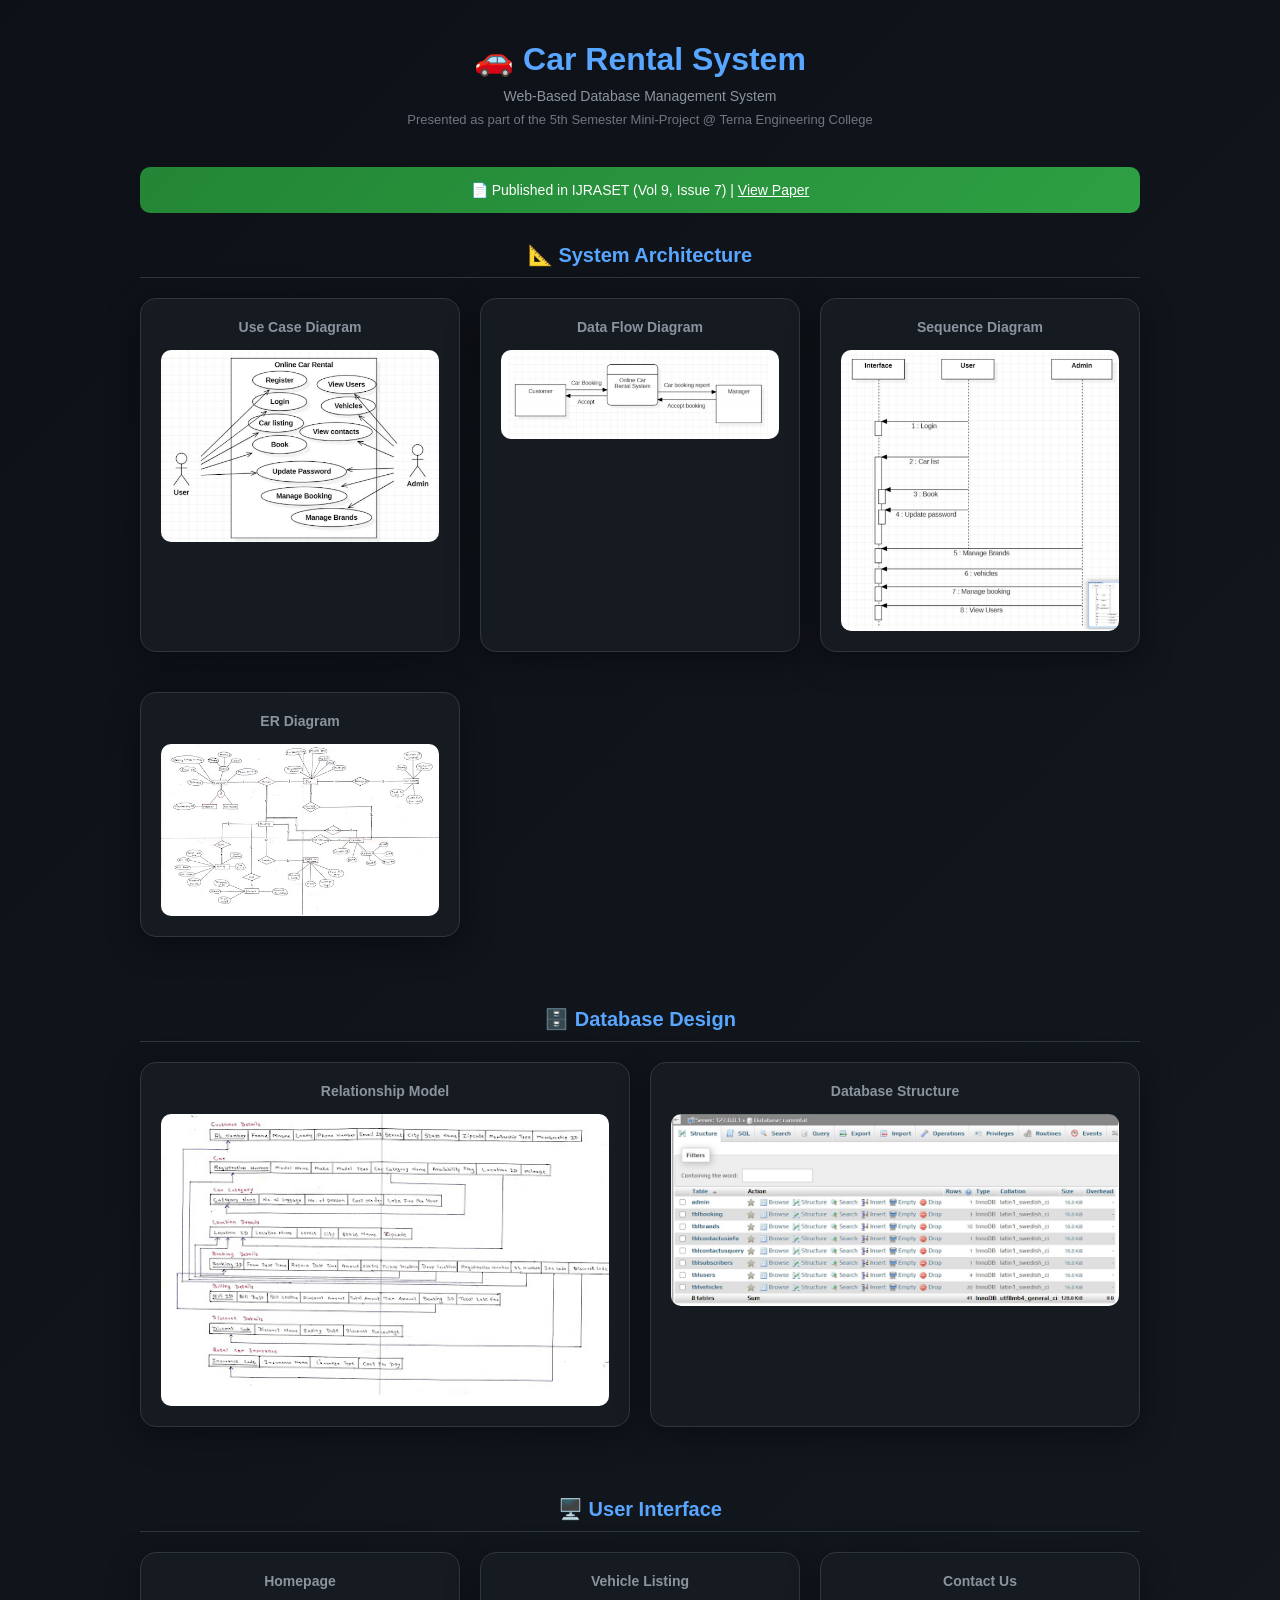
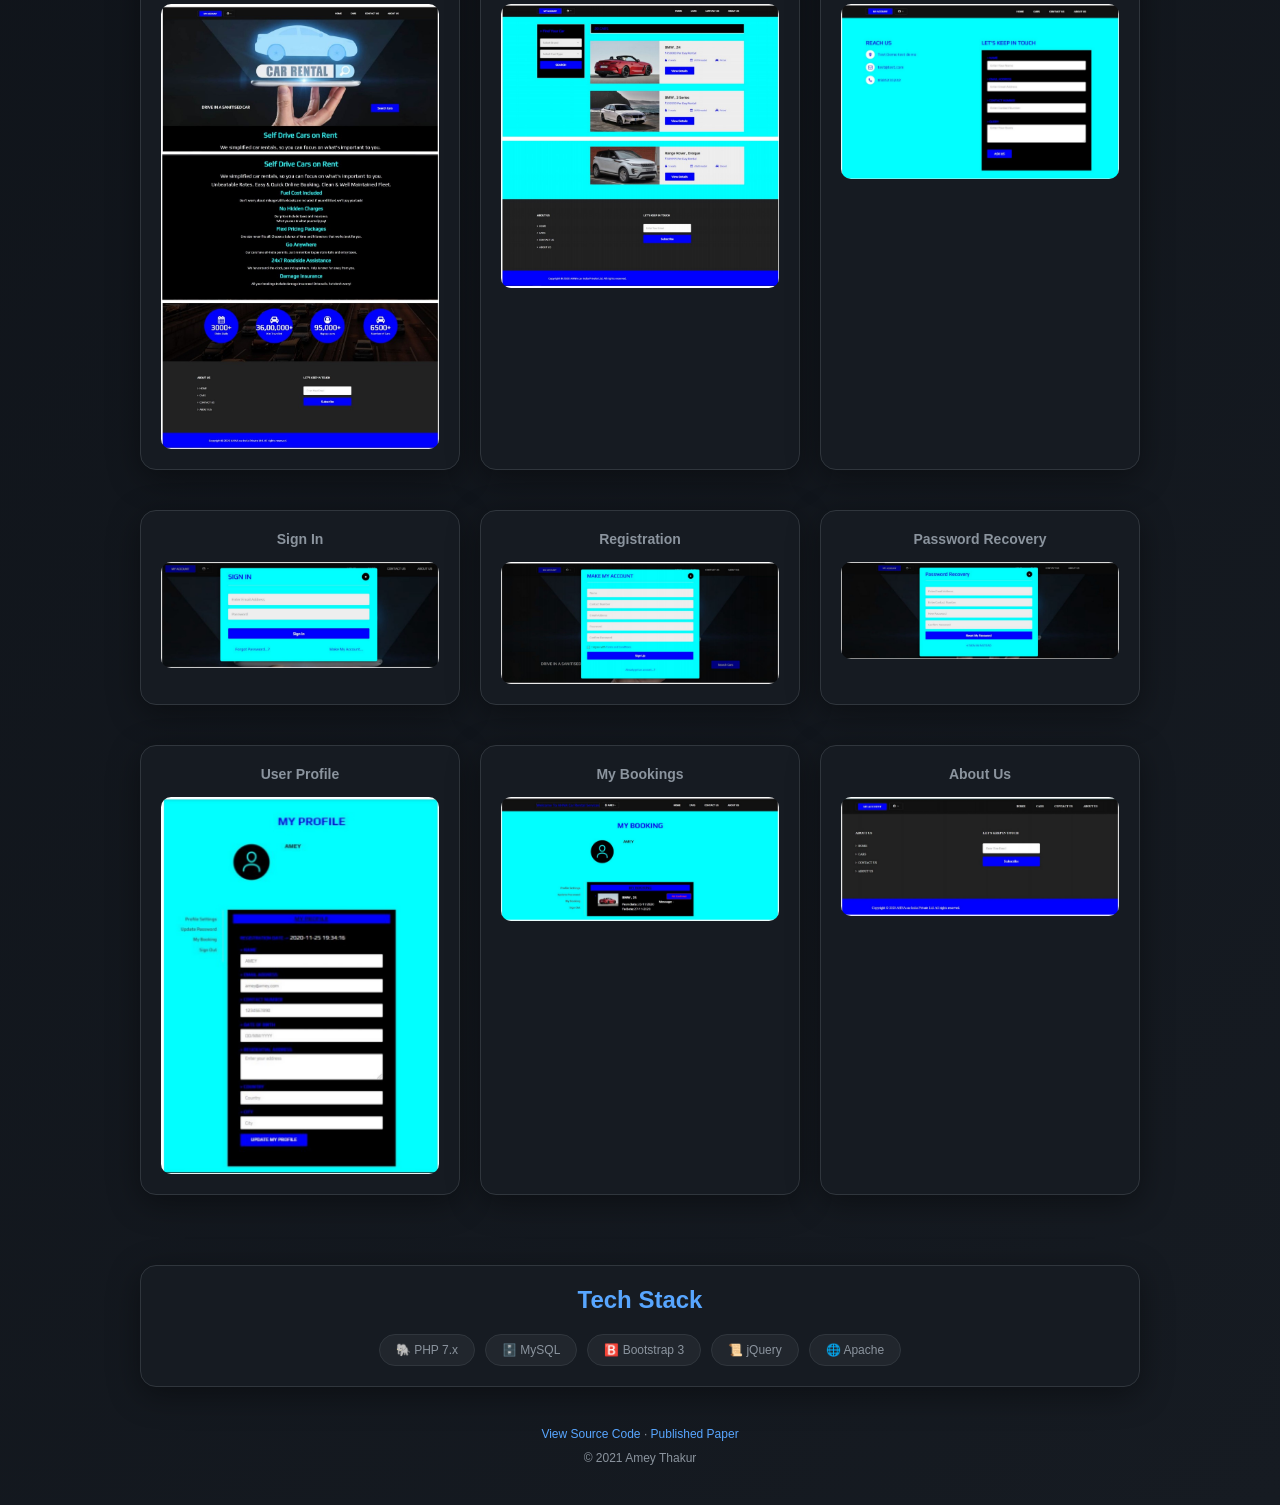
==== index.html @ f4a5d9f6 "Car Rental Database Management System" ====
<!DOCTYPE html>
<html lang="en">

<head>
    <meta charset="UTF-8">
    <meta name="viewport" content="width=device-width, initial-scale=1.0">
    <title>Car Rental System | Amey Thakur</title>
    <style>
        * {
            margin: 0;
            padding: 0;
            box-sizing: border-box;
        }

        body {
            background: linear-gradient(135deg, #0d1117 0%, #161b22 100%);
            color: #c9d1d9;
            font-family: -apple-system, BlinkMacSystemFont, "Segoe UI", Helvetica, Arial, sans-serif;
            min-height: 100vh;
            padding: 40px 20px;
        }

        .container {
            max-width: 1000px;
            margin: 0 auto;
        }

        .header {
            text-align: center;
            margin-bottom: 40px;
        }

        .header h1 {
            font-size: 32px;
            color: #58a6ff;
            margin-bottom: 10px;
        }

        .header p {
            font-size: 14px;
            color: #8b949e;
        }

        .header .subtitle {
            margin-top: 8px;
            font-size: 13px;
            color: #6e7681;
        }

        .section {
            margin-bottom: 50px;
        }

        .section h2 {
            font-size: 20px;
            color: #58a6ff;
            margin-bottom: 20px;
            text-align: center;
            border-bottom: 1px solid #30363d;
            padding-bottom: 10px;
        }

        .card {
            background: #161b22;
            border-radius: 16px;
            border: 1px solid #30363d;
            box-shadow: 0 8px 32px rgba(0, 0, 0, 0.4);
            padding: 20px;
            margin-bottom: 20px;
        }

        .card h3 {
            font-size: 14px;
            color: #8b949e;
            margin-bottom: 15px;
            text-align: center;
        }

        .card img {
            width: 100%;
            border-radius: 10px;
            display: block;
        }

        .grid {
            display: grid;
            grid-template-columns: repeat(auto-fit, minmax(300px, 1fr));
            gap: 20px;
        }

        .info-banner {
            background: linear-gradient(135deg, #238636 0%, #2ea043 100%);
            border-radius: 10px;
            padding: 15px 20px;
            margin-bottom: 30px;
            text-align: center;
        }

        .info-banner p {
            font-size: 14px;
            color: #fff;
        }

        .tech-stack {
            display: flex;
            flex-wrap: wrap;
            gap: 10px;
            justify-content: center;
            margin-top: 20px;
        }

        .tech-badge {
            background: #21262d;
            border: 1px solid #30363d;
            border-radius: 20px;
            padding: 8px 16px;
            font-size: 12px;
            color: #8b949e;
        }

        .footer {
            text-align: center;
            margin-top: 40px;
            font-size: 12px;
            color: #8b949e;
        }

        .footer a {
            color: #58a6ff;
            text-decoration: none;
        }
    </style>
</head>

<body>
    <div class="container">
        <div class="header">
            <h1>🚗 Car Rental System</h1>
            <p>Web-Based Database Management System</p>
            <p class="subtitle">Presented as part of the 5th Semester Mini-Project @ Terna Engineering College</p>
        </div>

        <div class="info-banner">
            <p>📄 Published in IJRASET (Vol 9, Issue 7) | <a href="https://doi.org/10.22214/ijraset.2021.36339"
                    style="color:#fff;text-decoration:underline;">View Paper</a></p>
        </div>

        <!-- System Architecture -->
        <div class="section">
            <h2>📐 System Architecture</h2>
            <div class="grid">
                <div class="card">
                    <h3>Use Case Diagram</h3>
                    <img src="Mini-Project/Figures/Fig.%20(1)%20Use%20Case%20Diagram.png" alt="Use Case Diagram">
                </div>
                <div class="card">
                    <h3>Data Flow Diagram</h3>
                    <img src="Mini-Project/Figures/Fig.%20(2)%20Data%20Flow%20Diagram.png" alt="Data Flow Diagram">
                </div>
                <div class="card">
                    <h3>Sequence Diagram</h3>
                    <img src="Mini-Project/Figures/Fig.%20(3)%20Sequence%20Diagram.png" alt="Sequence Diagram">
                </div>
                <div class="card">
                    <h3>ER Diagram</h3>
                    <img src="Mini-Project/Figures/Fig.%20(4)%20ER%20Diagram.jpg" alt="ER Diagram">
                </div>
            </div>
        </div>

        <!-- Database Design -->
        <div class="section">
            <h2>🗄️ Database Design</h2>
            <div class="grid">
                <div class="card">
                    <h3>Relationship Model</h3>
                    <img src="Mini-Project/Figures/Fig.%20(5)%20Relationship%20Model.jpg" alt="Relationship Model">
                </div>
                <div class="card">
                    <h3>Database Structure</h3>
                    <img src="Mini-Project/Figures/Fig.%20(7)%20Database%20Structure.png" alt="Database Structure">
                </div>
            </div>
        </div>

        <!-- User Interface -->
        <div class="section">
            <h2>🖥️ User Interface</h2>
            <div class="grid">
                <div class="card">
                    <h3>Homepage</h3>
                    <img src="Mini-Project/Figures/Fig.%20(6)%20Home.jpg" alt="Homepage">
                </div>
                <div class="card">
                    <h3>Vehicle Listing</h3>
                    <img src="Mini-Project/Figures/Fig.%20(7)%20Cars.jpg" alt="Cars">
                </div>
                <div class="card">
                    <h3>Contact Us</h3>
                    <img src="Mini-Project/Figures/Fig.%20(8)%20Contact%20Us.jpg" alt="Contact Us">
                </div>
                <div class="card">
                    <h3>Sign In</h3>
                    <img src="Mini-Project/Figures/Fig.%20(9)%20Sign%20In.jpg" alt="Sign In">
                </div>
                <div class="card">
                    <h3>Registration</h3>
                    <img src="Mini-Project/Figures/Fig.%20(10)%20Make%20My%20Account.jpg" alt="Registration">
                </div>
                <div class="card">
                    <h3>Password Recovery</h3>
                    <img src="Mini-Project/Figures/Fig.%20(11)%20Password%20Recovery.jpg" alt="Password Recovery">
                </div>
                <div class="card">
                    <h3>User Profile</h3>
                    <img src="Mini-Project/Figures/Fig.%20(12)%20My%20Profile.jpg" alt="User Profile">
                </div>
                <div class="card">
                    <h3>My Bookings</h3>
                    <img src="Mini-Project/Figures/Fig.%20(13)%20My%20Booking.jpg" alt="My Bookings">
                </div>
                <div class="card">
                    <h3>About Us</h3>
                    <img src="Mini-Project/Figures/Fig.%20(14)%20About%20Us.jpg" alt="About Us">
                </div>
            </div>
        </div>

        <!-- Tech Stack -->
        <div class="card">
            <h2 style="color:#58a6ff;text-align:center;margin-bottom:15px;">Tech Stack</h2>
            <div class="tech-stack">
                <span class="tech-badge">🐘 PHP 7.x</span>
                <span class="tech-badge">🗄️ MySQL</span>
                <span class="tech-badge">🅱️ Bootstrap 3</span>
                <span class="tech-badge">📜 jQuery</span>
                <span class="tech-badge">🌐 Apache</span>
            </div>
        </div>

        <div class="footer">
            <p>
                <a href="https://github.com/Amey-Thakur/CAR-RENTAL-SYSTEM">View Source Code</a> ·
                <a href="https://doi.org/10.22214/ijraset.2021.36339">Published Paper</a>
            </p>
            <p style="margin-top: 10px;">&copy; 2021 Amey Thakur</p>
        </div>
    </div>
</body>

</html>
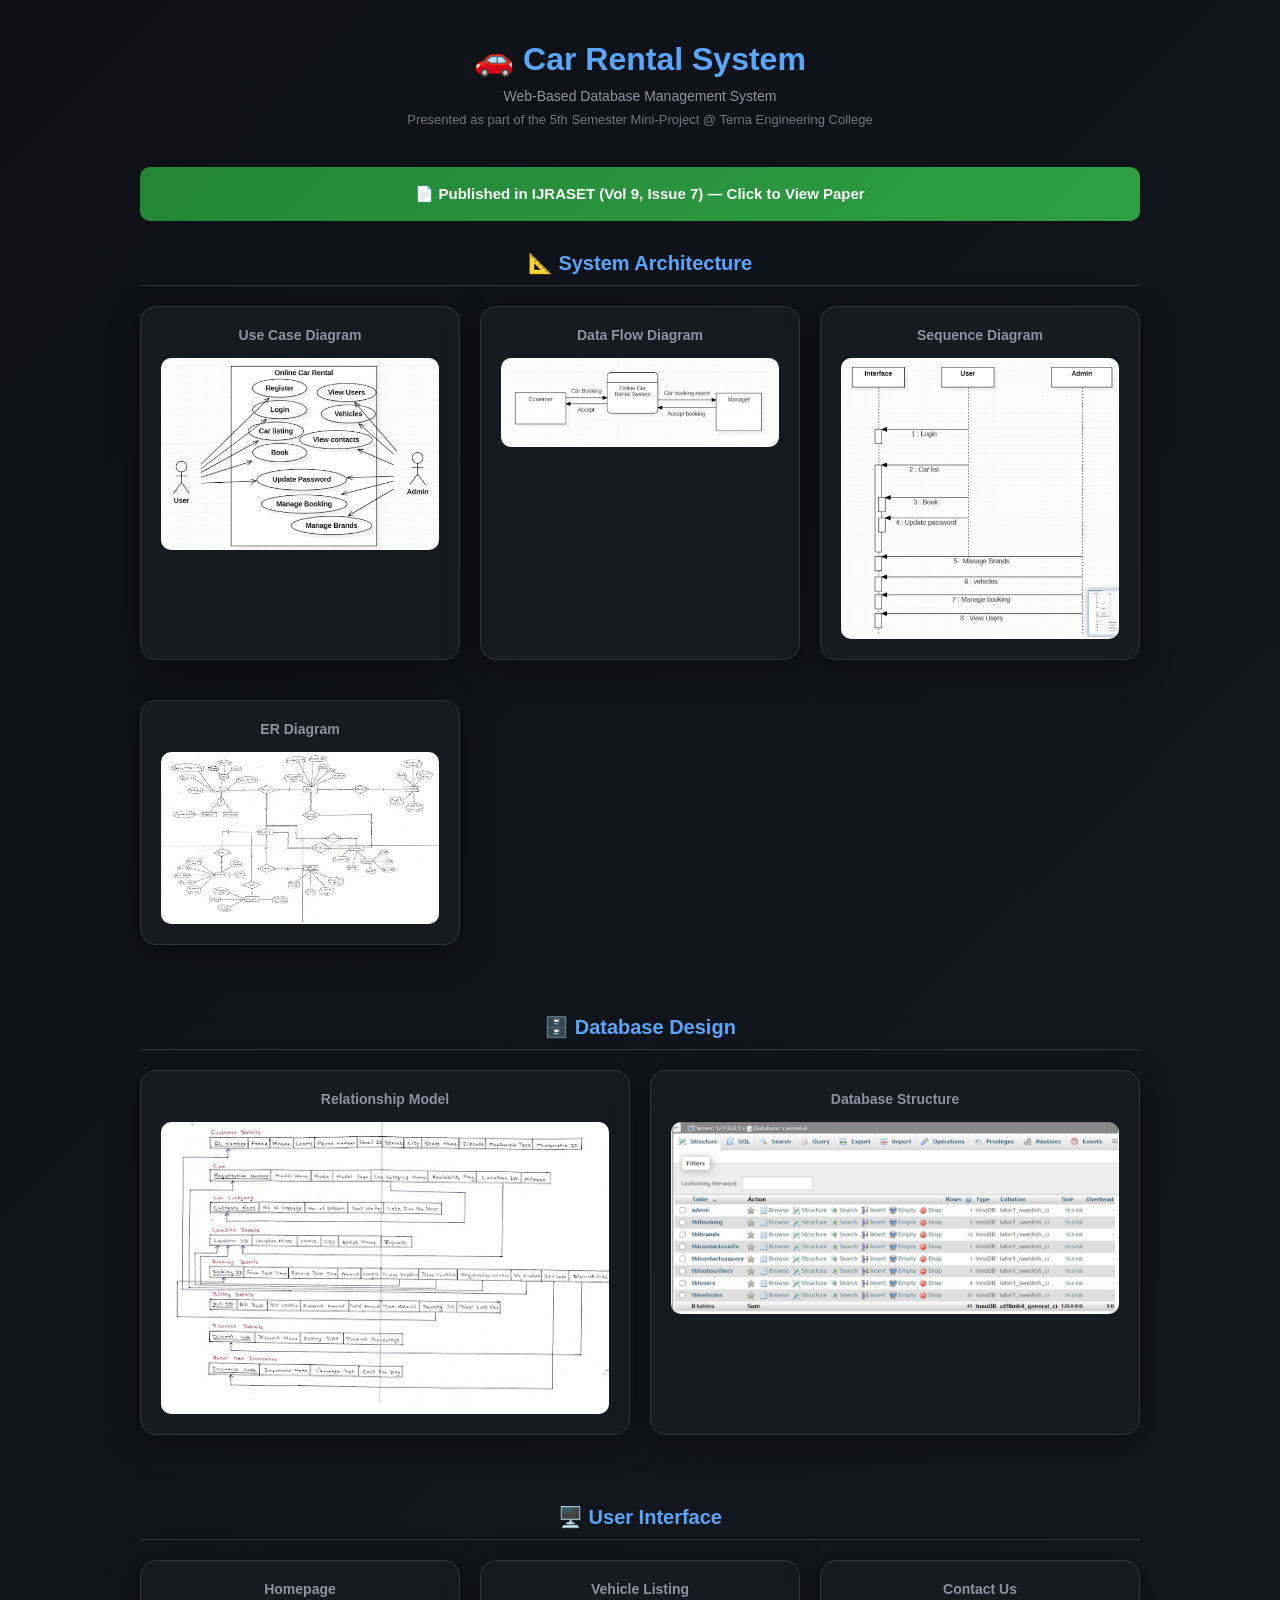
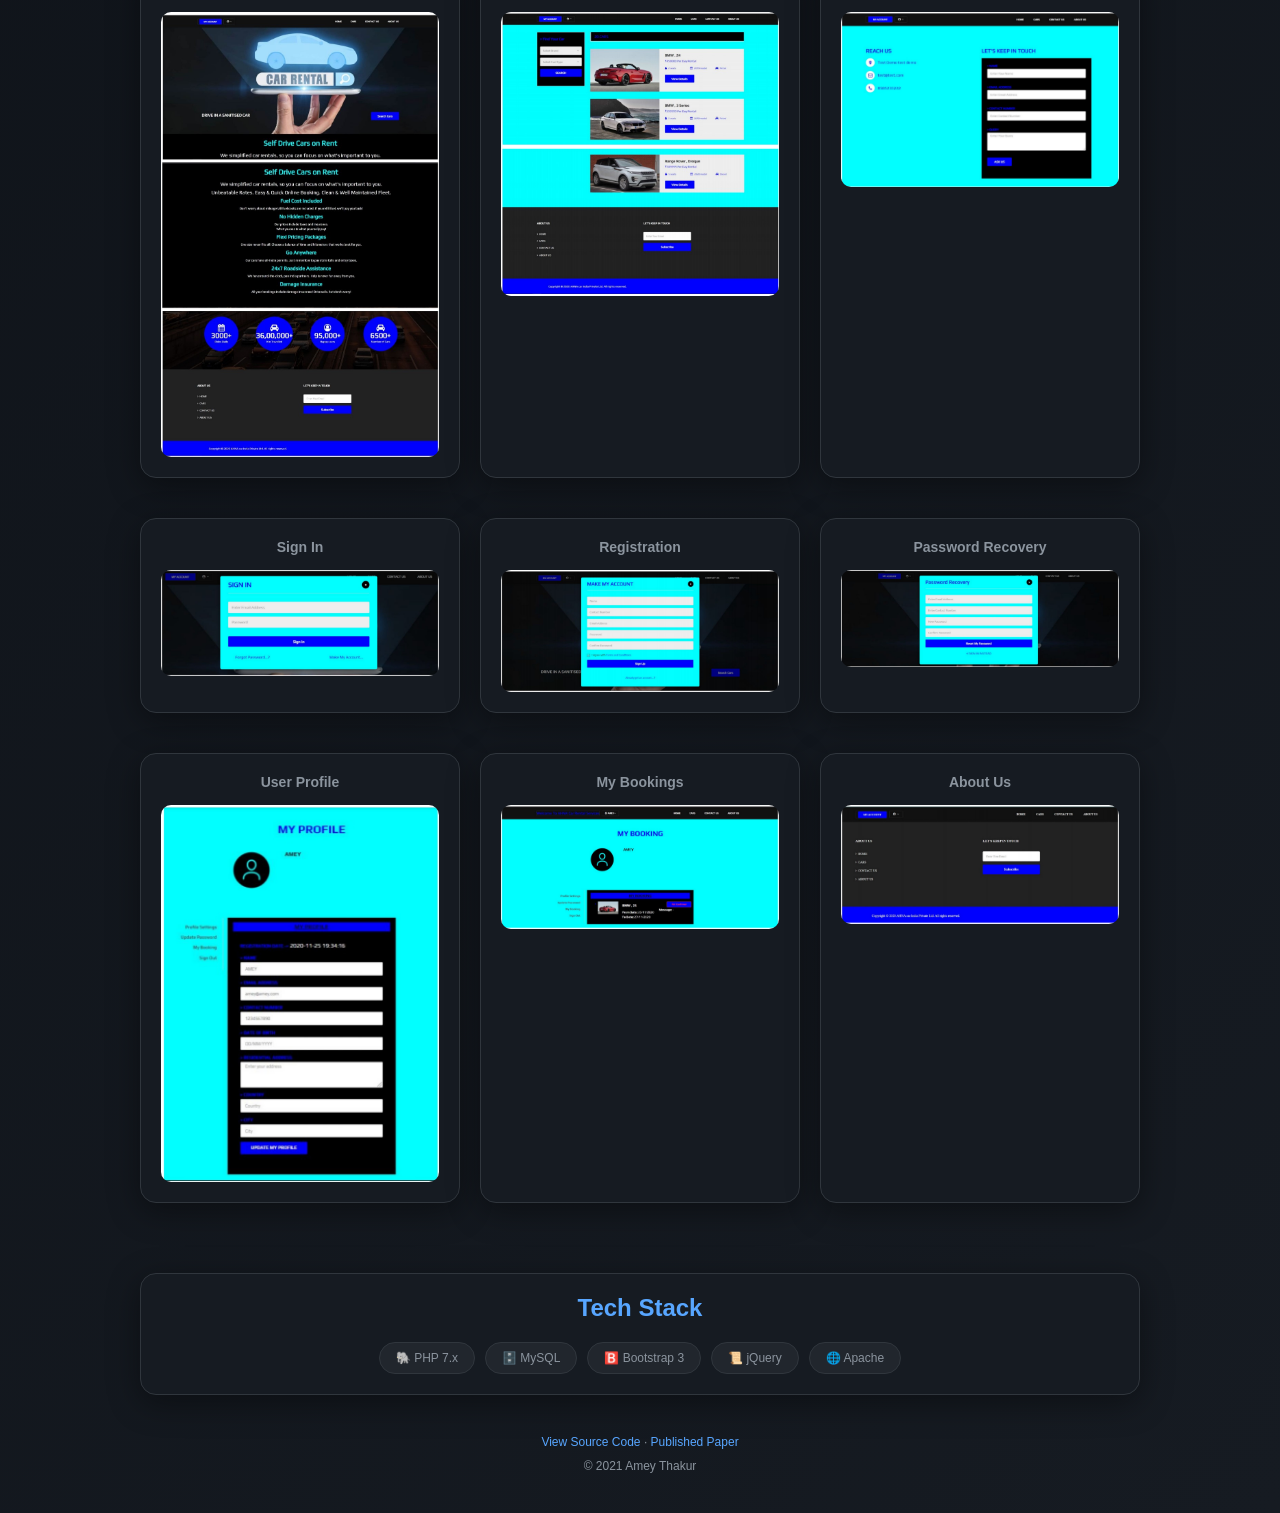
==== commit cb53ea31: "Car Rental Database Management System" ====
--- a/index.html
+++ b/index.html
@@ -80,6 +80,13 @@
             width: 100%;
             border-radius: 10px;
             display: block;
+            cursor: pointer;
+            transition: transform 0.2s ease, box-shadow 0.2s ease;
+        }
+
+        .card img:hover {
+            transform: scale(1.02);
+            box-shadow: 0 4px 20px rgba(88, 166, 255, 0.3);
         }
 
         .grid {
@@ -88,16 +95,26 @@
             gap: 20px;
         }
 
-        .info-banner {
+        .paper-banner {
+            display: block;
             background: linear-gradient(135deg, #238636 0%, #2ea043 100%);
             border-radius: 10px;
-            padding: 15px 20px;
+            padding: 18px 25px;
             margin-bottom: 30px;
             text-align: center;
-        }
-
-        .info-banner p {
-            font-size: 14px;
+            text-decoration: none;
+            cursor: pointer;
+            transition: transform 0.2s ease, box-shadow 0.2s ease;
+        }
+
+        .paper-banner:hover {
+            transform: translateY(-2px);
+            box-shadow: 0 6px 20px rgba(35, 134, 54, 0.5);
+        }
+
+        .paper-banner p {
+            font-size: 15px;
+            font-weight: 600;
             color: #fff;
         }
 
@@ -129,6 +146,53 @@
             color: #58a6ff;
             text-decoration: none;
         }
+
+        /* Lightbox Styles */
+        .lightbox {
+            display: none;
+            position: fixed;
+            top: 0;
+            left: 0;
+            width: 100%;
+            height: 100%;
+            background: rgba(0, 0, 0, 0.95);
+            z-index: 1000;
+            justify-content: center;
+            align-items: center;
+            cursor: zoom-out;
+        }
+
+        .lightbox.active {
+            display: flex;
+        }
+
+        .lightbox img {
+            max-width: 95%;
+            max-height: 95%;
+            border-radius: 8px;
+            box-shadow: 0 0 40px rgba(0, 0, 0, 0.8);
+        }
+
+        .lightbox-close {
+            position: absolute;
+            top: 20px;
+            right: 30px;
+            font-size: 40px;
+            color: #fff;
+            cursor: pointer;
+            transition: color 0.2s;
+        }
+
+        .lightbox-close:hover {
+            color: #ff7b72;
+        }
+
+        .lightbox-hint {
+            position: absolute;
+            bottom: 20px;
+            color: #8b949e;
+            font-size: 14px;
+        }
     </style>
 </head>
 
@@ -140,10 +204,9 @@
             <p class="subtitle">Presented as part of the 5th Semester Mini-Project @ Terna Engineering College</p>
         </div>
 
-        <div class="info-banner">
-            <p>📄 Published in IJRASET (Vol 9, Issue 7) | <a href="https://doi.org/10.22214/ijraset.2021.36339"
-                    style="color:#fff;text-decoration:underline;">View Paper</a></p>
-        </div>
+        <a href="https://doi.org/10.22214/ijraset.2021.36339" target="_blank" class="paper-banner">
+            <p>📄 Published in IJRASET (Vol 9, Issue 7) — Click to View Paper</p>
+        </a>
 
         <!-- System Architecture -->
         <div class="section">
@@ -151,19 +214,23 @@
             <div class="grid">
                 <div class="card">
                     <h3>Use Case Diagram</h3>
-                    <img src="Mini-Project/Figures/Fig.%20(1)%20Use%20Case%20Diagram.png" alt="Use Case Diagram">
+                    <img src="Mini-Project/Figures/Fig.%20(1)%20Use%20Case%20Diagram.png" alt="Use Case Diagram"
+                        onclick="openLightbox(this)">
                 </div>
                 <div class="card">
                     <h3>Data Flow Diagram</h3>
-                    <img src="Mini-Project/Figures/Fig.%20(2)%20Data%20Flow%20Diagram.png" alt="Data Flow Diagram">
+                    <img src="Mini-Project/Figures/Fig.%20(2)%20Data%20Flow%20Diagram.png" alt="Data Flow Diagram"
+                        onclick="openLightbox(this)">
                 </div>
                 <div class="card">
                     <h3>Sequence Diagram</h3>
-                    <img src="Mini-Project/Figures/Fig.%20(3)%20Sequence%20Diagram.png" alt="Sequence Diagram">
+                    <img src="Mini-Project/Figures/Fig.%20(3)%20Sequence%20Diagram.png" alt="Sequence Diagram"
+                        onclick="openLightbox(this)">
                 </div>
                 <div class="card">
                     <h3>ER Diagram</h3>
-                    <img src="Mini-Project/Figures/Fig.%20(4)%20ER%20Diagram.jpg" alt="ER Diagram">
+                    <img src="Mini-Project/Figures/Fig.%20(4)%20ER%20Diagram.jpg" alt="ER Diagram"
+                        onclick="openLightbox(this)">
                 </div>
             </div>
         </div>
@@ -174,11 +241,13 @@
             <div class="grid">
                 <div class="card">
                     <h3>Relationship Model</h3>
-                    <img src="Mini-Project/Figures/Fig.%20(5)%20Relationship%20Model.jpg" alt="Relationship Model">
+                    <img src="Mini-Project/Figures/Fig.%20(5)%20Relationship%20Model.jpg" alt="Relationship Model"
+                        onclick="openLightbox(this)">
                 </div>
                 <div class="card">
                     <h3>Database Structure</h3>
-                    <img src="Mini-Project/Figures/Fig.%20(7)%20Database%20Structure.png" alt="Database Structure">
+                    <img src="Mini-Project/Figures/Fig.%20(7)%20Database%20Structure.png" alt="Database Structure"
+                        onclick="openLightbox(this)">
                 </div>
             </div>
         </div>
@@ -189,39 +258,46 @@
             <div class="grid">
                 <div class="card">
                     <h3>Homepage</h3>
-                    <img src="Mini-Project/Figures/Fig.%20(6)%20Home.jpg" alt="Homepage">
+                    <img src="Mini-Project/Figures/Fig.%20(6)%20Home.jpg" alt="Homepage" onclick="openLightbox(this)">
                 </div>
                 <div class="card">
                     <h3>Vehicle Listing</h3>
-                    <img src="Mini-Project/Figures/Fig.%20(7)%20Cars.jpg" alt="Cars">
+                    <img src="Mini-Project/Figures/Fig.%20(7)%20Cars.jpg" alt="Cars" onclick="openLightbox(this)">
                 </div>
                 <div class="card">
                     <h3>Contact Us</h3>
-                    <img src="Mini-Project/Figures/Fig.%20(8)%20Contact%20Us.jpg" alt="Contact Us">
+                    <img src="Mini-Project/Figures/Fig.%20(8)%20Contact%20Us.jpg" alt="Contact Us"
+                        onclick="openLightbox(this)">
                 </div>
                 <div class="card">
                     <h3>Sign In</h3>
-                    <img src="Mini-Project/Figures/Fig.%20(9)%20Sign%20In.jpg" alt="Sign In">
+                    <img src="Mini-Project/Figures/Fig.%20(9)%20Sign%20In.jpg" alt="Sign In"
+                        onclick="openLightbox(this)">
                 </div>
                 <div class="card">
                     <h3>Registration</h3>
-                    <img src="Mini-Project/Figures/Fig.%20(10)%20Make%20My%20Account.jpg" alt="Registration">
+                    <img src="Mini-Project/Figures/Fig.%20(10)%20Make%20My%20Account.jpg" alt="Registration"
+                        onclick="openLightbox(this)">
                 </div>
                 <div class="card">
                     <h3>Password Recovery</h3>
-                    <img src="Mini-Project/Figures/Fig.%20(11)%20Password%20Recovery.jpg" alt="Password Recovery">
+                    <img src="Mini-Project/Figures/Fig.%20(11)%20Password%20Recovery.jpg" alt="Password Recovery"
+                        onclick="openLightbox(this)">
                 </div>
                 <div class="card">
                     <h3>User Profile</h3>
-                    <img src="Mini-Project/Figures/Fig.%20(12)%20My%20Profile.jpg" alt="User Profile">
+                    <img src="Mini-Project/Figures/Fig.%20(12)%20My%20Profile.jpg" alt="User Profile"
+                        onclick="openLightbox(this)">
                 </div>
                 <div class="card">
                     <h3>My Bookings</h3>
-                    <img src="Mini-Project/Figures/Fig.%20(13)%20My%20Booking.jpg" alt="My Bookings">
+                    <img src="Mini-Project/Figures/Fig.%20(13)%20My%20Booking.jpg" alt="My Bookings"
+                        onclick="openLightbox(this)">
                 </div>
                 <div class="card">
                     <h3>About Us</h3>
-                    <img src="Mini-Project/Figures/Fig.%20(14)%20About%20Us.jpg" alt="About Us">
+                    <img src="Mini-Project/Figures/Fig.%20(14)%20About%20Us.jpg" alt="About Us"
+                        onclick="openLightbox(this)">
                 </div>
             </div>
         </div>
@@ -246,6 +322,37 @@
             <p style="margin-top: 10px;">&copy; 2021 Amey Thakur</p>
         </div>
     </div>
+
+    <!-- Lightbox Modal -->
+    <div class="lightbox" id="lightbox" onclick="closeLightbox()">
+        <span class="lightbox-close">&times;</span>
+        <img id="lightbox-img" src="" alt="Expanded Image">
+        <p class="lightbox-hint">Click anywhere to close</p>
+    </div>
+
+    <script>
+        function openLightbox(img) {
+            const lightbox = document.getElementById('lightbox');
+            const lightboxImg = document.getElementById('lightbox-img');
+            lightboxImg.src = img.src;
+            lightboxImg.alt = img.alt;
+            lightbox.classList.add('active');
+            document.body.style.overflow = 'hidden';
+        }
+
+        function closeLightbox() {
+            const lightbox = document.getElementById('lightbox');
+            lightbox.classList.remove('active');
+            document.body.style.overflow = 'auto';
+        }
+
+        // Close on Escape key
+        document.addEventListener('keydown', function (e) {
+            if (e.key === 'Escape') {
+                closeLightbox();
+            }
+        });
+    </script>
 </body>
 
 </html>
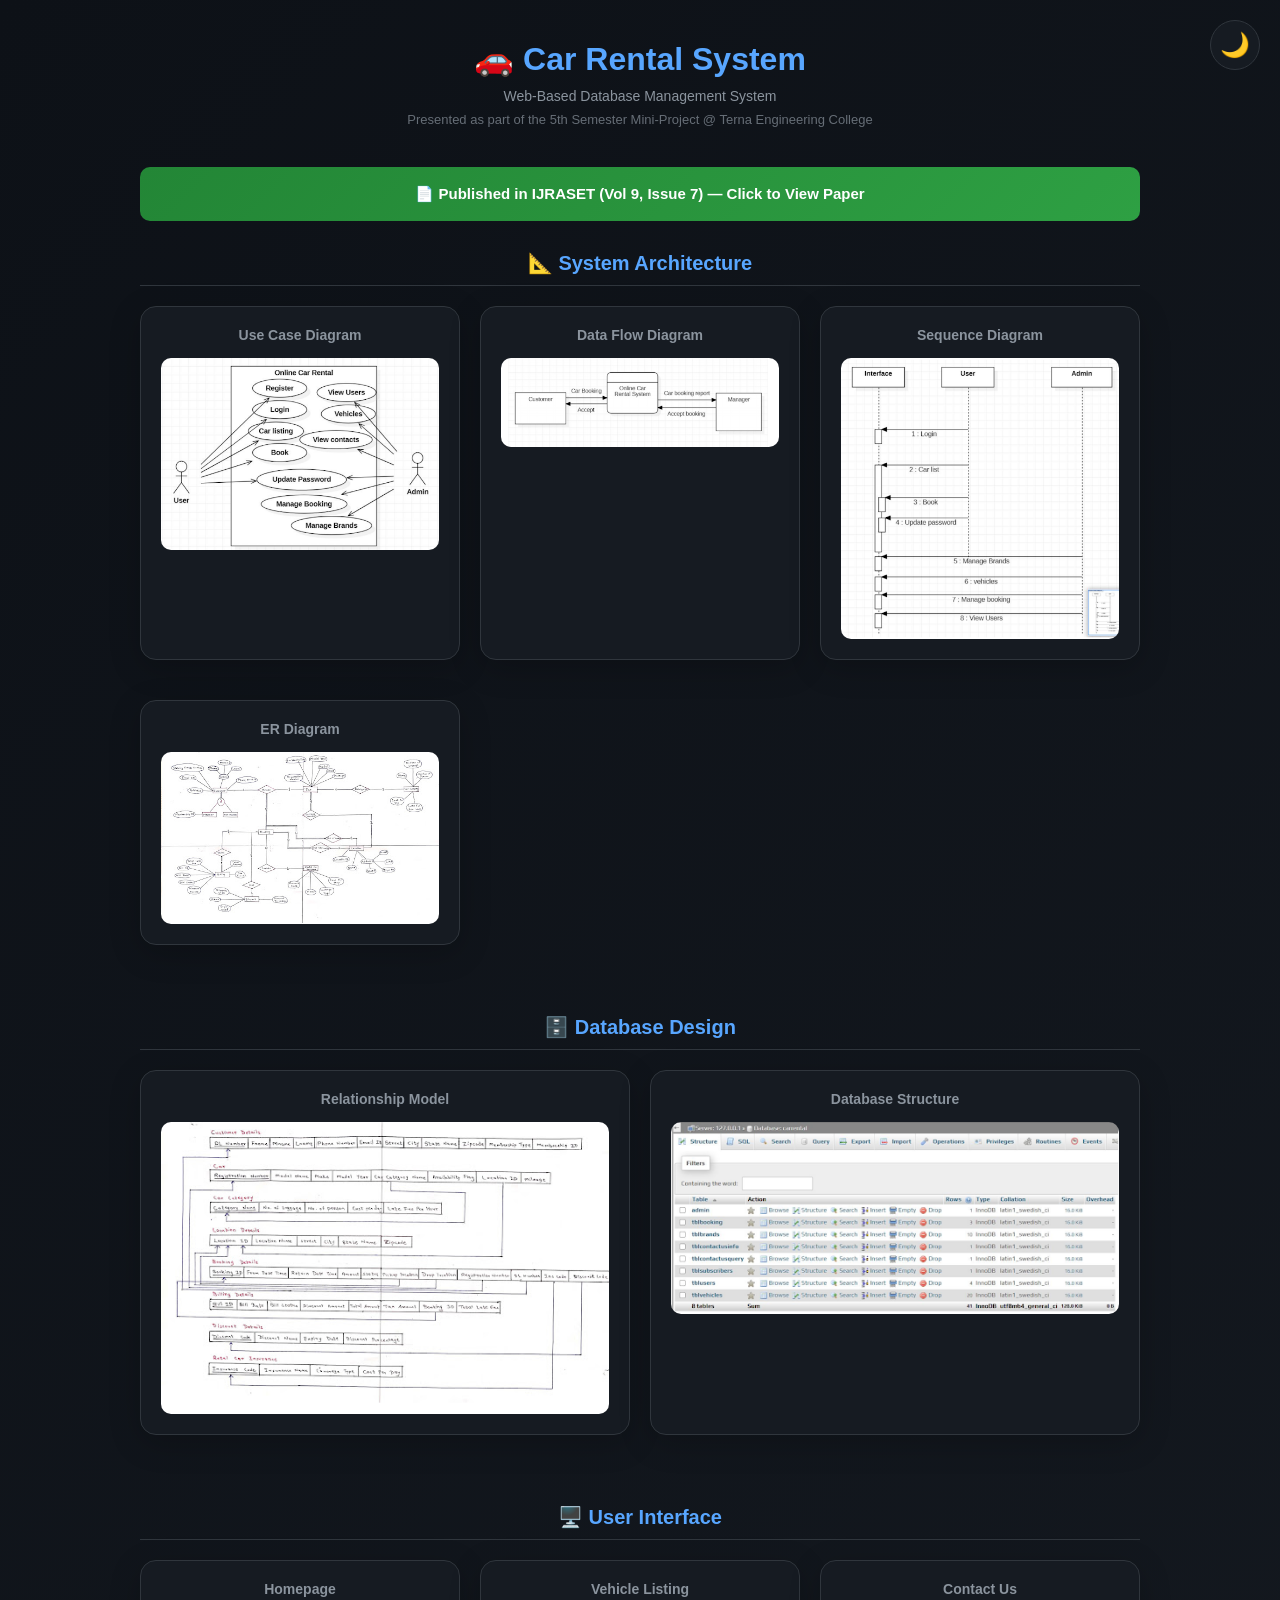
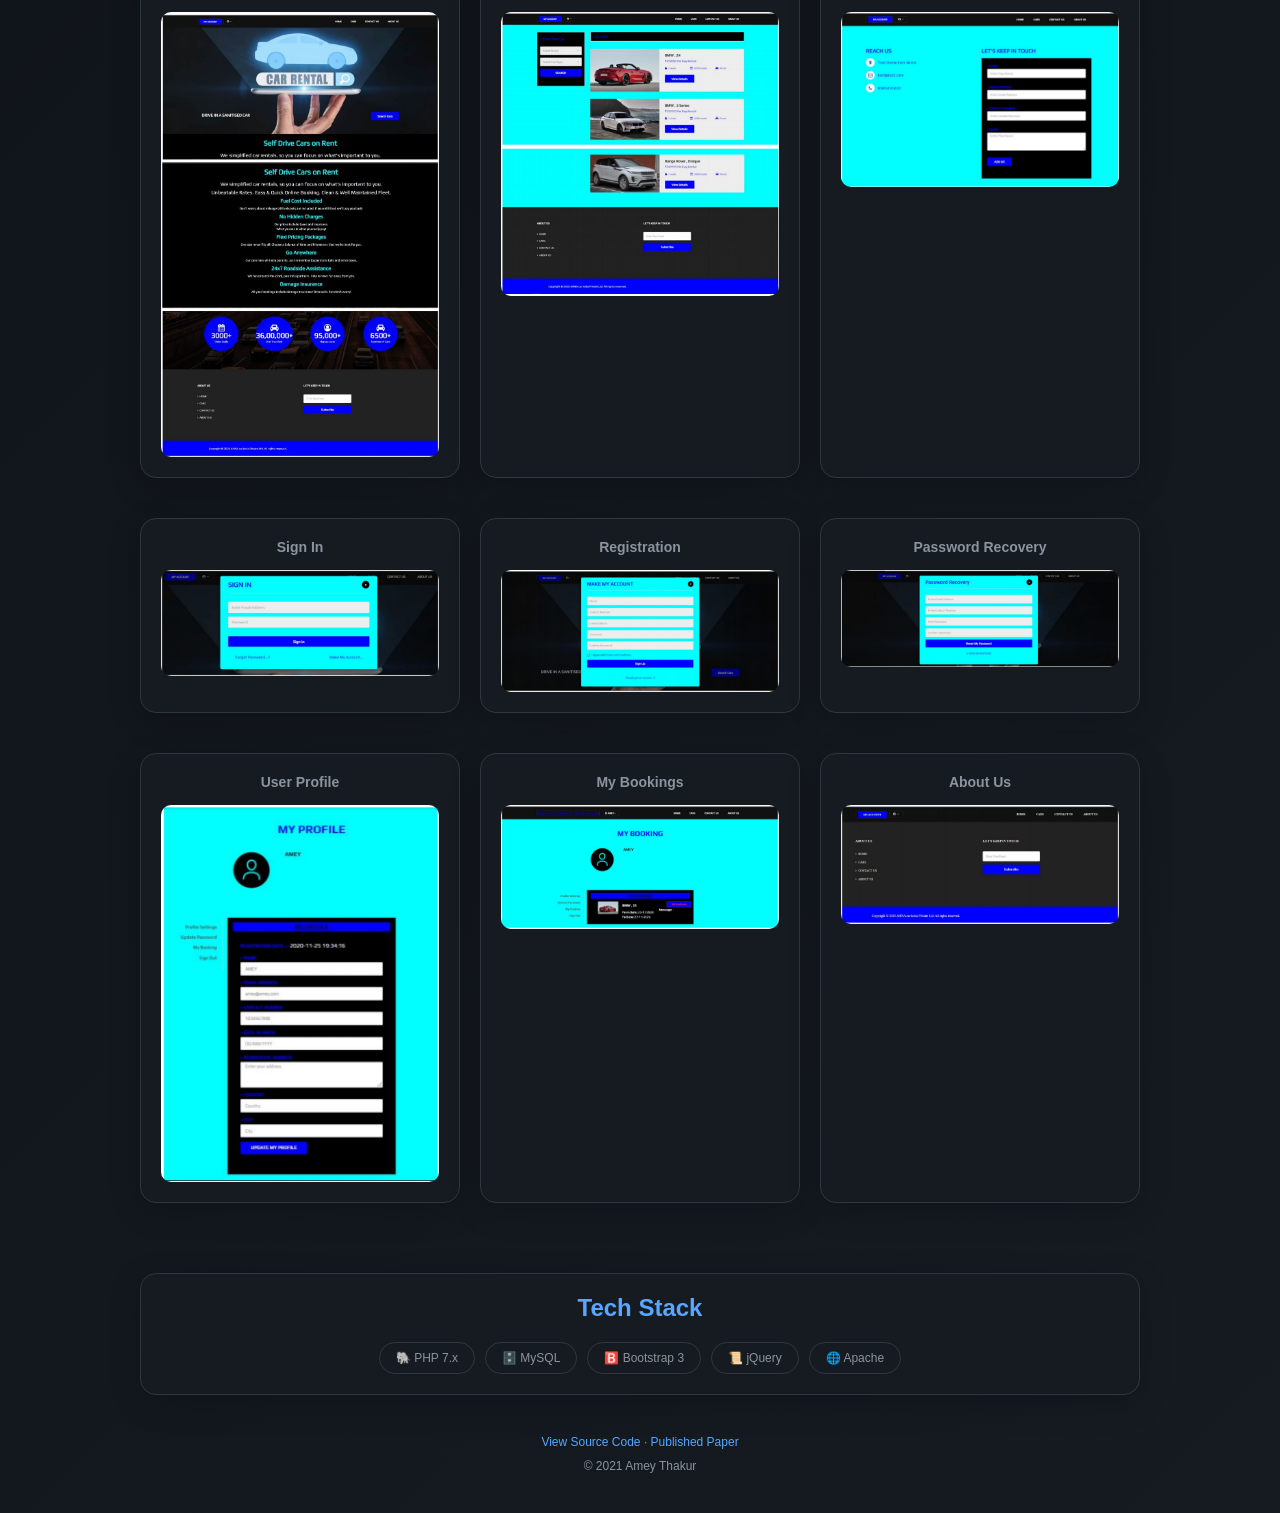
==== commit 25dcfe56: "Car Rental Database Management System" ====
--- a/index.html
+++ b/index.html
@@ -1,11 +1,33 @@
 <!DOCTYPE html>
-<html lang="en">
+<html lang="en" data-theme="dark">
 
 <head>
     <meta charset="UTF-8">
     <meta name="viewport" content="width=device-width, initial-scale=1.0">
     <title>Car Rental System | Amey Thakur</title>
     <style>
+        :root {
+            --bg-primary: #0d1117;
+            --bg-secondary: #161b22;
+            --bg-card: #161b22;
+            --border-color: #30363d;
+            --text-primary: #c9d1d9;
+            --text-secondary: #8b949e;
+            --accent: #58a6ff;
+            --success: #238636;
+        }
+
+        [data-theme="light"] {
+            --bg-primary: #ffffff;
+            --bg-secondary: #f6f8fa;
+            --bg-card: #ffffff;
+            --border-color: #d0d7de;
+            --text-primary: #24292f;
+            --text-secondary: #57606a;
+            --accent: #0969da;
+            --success: #1a7f37;
+        }
+
         * {
             margin: 0;
             padding: 0;
@@ -13,11 +35,12 @@
         }
 
         body {
-            background: linear-gradient(135deg, #0d1117 0%, #161b22 100%);
-            color: #c9d1d9;
+            background: linear-gradient(135deg, var(--bg-primary) 0%, var(--bg-secondary) 100%);
+            color: var(--text-primary);
             font-family: -apple-system, BlinkMacSystemFont, "Segoe UI", Helvetica, Arial, sans-serif;
             min-height: 100vh;
             padding: 40px 20px;
+            transition: background 0.3s ease, color 0.3s ease;
         }
 
         .container {
@@ -32,19 +55,44 @@
 
         .header h1 {
             font-size: 32px;
-            color: #58a6ff;
+            color: var(--accent);
             margin-bottom: 10px;
         }
 
         .header p {
             font-size: 14px;
-            color: #8b949e;
+            color: var(--text-secondary);
         }
 
         .header .subtitle {
             margin-top: 8px;
             font-size: 13px;
-            color: #6e7681;
+            color: var(--text-secondary);
+            opacity: 0.7;
+        }
+
+        /* Theme Toggle */
+        .theme-toggle {
+            position: fixed;
+            top: 20px;
+            right: 20px;
+            background: var(--bg-card);
+            border: 1px solid var(--border-color);
+            border-radius: 50%;
+            width: 50px;
+            height: 50px;
+            cursor: pointer;
+            display: flex;
+            align-items: center;
+            justify-content: center;
+            font-size: 24px;
+            z-index: 100;
+            transition: transform 0.2s, box-shadow 0.2s;
+        }
+
+        .theme-toggle:hover {
+            transform: scale(1.1);
+            box-shadow: 0 4px 12px rgba(0, 0, 0, 0.3);
         }
 
         .section {
@@ -53,25 +101,51 @@
 
         .section h2 {
             font-size: 20px;
-            color: #58a6ff;
+            color: var(--accent);
             margin-bottom: 20px;
             text-align: center;
-            border-bottom: 1px solid #30363d;
+            border-bottom: 1px solid var(--border-color);
             padding-bottom: 10px;
         }
 
         .card {
-            background: #161b22;
+            background: var(--bg-card);
             border-radius: 16px;
-            border: 1px solid #30363d;
-            box-shadow: 0 8px 32px rgba(0, 0, 0, 0.4);
+            border: 1px solid var(--border-color);
+            box-shadow: 0 8px 32px rgba(0, 0, 0, 0.2);
             padding: 20px;
             margin-bottom: 20px;
+            animation: fadeInUp 0.5s ease forwards;
+            opacity: 0;
+            transform: translateY(20px);
+        }
+
+        @keyframes fadeInUp {
+            to {
+                opacity: 1;
+                transform: translateY(0);
+            }
+        }
+
+        .card:nth-child(1) {
+            animation-delay: 0.1s;
+        }
+
+        .card:nth-child(2) {
+            animation-delay: 0.2s;
+        }
+
+        .card:nth-child(3) {
+            animation-delay: 0.3s;
+        }
+
+        .card:nth-child(4) {
+            animation-delay: 0.4s;
         }
 
         .card h3 {
             font-size: 14px;
-            color: #8b949e;
+            color: var(--text-secondary);
             margin-bottom: 15px;
             text-align: center;
         }
@@ -97,7 +171,7 @@
 
         .paper-banner {
             display: block;
-            background: linear-gradient(135deg, #238636 0%, #2ea043 100%);
+            background: linear-gradient(135deg, var(--success) 0%, #2ea043 100%);
             border-radius: 10px;
             padding: 18px 25px;
             margin-bottom: 30px;
@@ -105,6 +179,7 @@
             text-decoration: none;
             cursor: pointer;
             transition: transform 0.2s ease, box-shadow 0.2s ease;
+            animation: fadeInUp 0.5s ease forwards;
         }
 
         .paper-banner:hover {
@@ -127,23 +202,23 @@
         }
 
         .tech-badge {
-            background: #21262d;
-            border: 1px solid #30363d;
+            background: var(--bg-secondary);
+            border: 1px solid var(--border-color);
             border-radius: 20px;
             padding: 8px 16px;
             font-size: 12px;
-            color: #8b949e;
+            color: var(--text-secondary);
         }
 
         .footer {
             text-align: center;
             margin-top: 40px;
             font-size: 12px;
-            color: #8b949e;
+            color: var(--text-secondary);
         }
 
         .footer a {
-            color: #58a6ff;
+            color: var(--accent);
             text-decoration: none;
         }
 
@@ -157,9 +232,9 @@
             height: 100%;
             background: rgba(0, 0, 0, 0.95);
             z-index: 1000;
+            flex-direction: column;
             justify-content: center;
             align-items: center;
-            cursor: zoom-out;
         }
 
         .lightbox.active {
@@ -167,8 +242,8 @@
         }
 
         .lightbox img {
-            max-width: 95%;
-            max-height: 95%;
+            max-width: 90%;
+            max-height: 80%;
             border-radius: 8px;
             box-shadow: 0 0 40px rgba(0, 0, 0, 0.8);
         }
@@ -187,16 +262,71 @@
             color: #ff7b72;
         }
 
+        .lightbox-caption {
+            color: #fff;
+            font-size: 18px;
+            font-weight: 600;
+            margin-top: 20px;
+        }
+
+        .lightbox-nav {
+            position: absolute;
+            top: 50%;
+            transform: translateY(-50%);
+            font-size: 50px;
+            color: #fff;
+            cursor: pointer;
+            padding: 20px;
+            user-select: none;
+            transition: color 0.2s, transform 0.2s;
+        }
+
+        .lightbox-nav:hover {
+            color: var(--accent);
+            transform: translateY(-50%) scale(1.2);
+        }
+
+        .lightbox-prev {
+            left: 20px;
+        }
+
+        .lightbox-next {
+            right: 20px;
+        }
+
+        .lightbox-download {
+            position: absolute;
+            bottom: 30px;
+            background: var(--accent);
+            color: #fff;
+            padding: 12px 24px;
+            border-radius: 8px;
+            text-decoration: none;
+            font-weight: 600;
+            font-size: 14px;
+            transition: transform 0.2s, box-shadow 0.2s;
+        }
+
+        .lightbox-download:hover {
+            transform: scale(1.05);
+            box-shadow: 0 4px 12px rgba(88, 166, 255, 0.4);
+        }
+
         .lightbox-hint {
             position: absolute;
-            bottom: 20px;
+            bottom: 80px;
             color: #8b949e;
-            font-size: 14px;
+            font-size: 12px;
         }
     </style>
 </head>
 
 <body>
+    <!-- Theme Toggle -->
+    <button class="theme-toggle" onclick="toggleTheme()" title="Toggle Theme">
+        <span id="theme-icon">🌙</span>
+    </button>
+
     <div class="container">
         <div class="header">
             <h1>🚗 Car Rental System</h1>
@@ -215,22 +345,22 @@
                 <div class="card">
                     <h3>Use Case Diagram</h3>
                     <img src="Mini-Project/Figures/Fig.%20(1)%20Use%20Case%20Diagram.png" alt="Use Case Diagram"
-                        onclick="openLightbox(this)">
+                        data-title="Use Case Diagram" onclick="openLightbox(this)">
                 </div>
                 <div class="card">
                     <h3>Data Flow Diagram</h3>
                     <img src="Mini-Project/Figures/Fig.%20(2)%20Data%20Flow%20Diagram.png" alt="Data Flow Diagram"
-                        onclick="openLightbox(this)">
+                        data-title="Data Flow Diagram" onclick="openLightbox(this)">
                 </div>
                 <div class="card">
                     <h3>Sequence Diagram</h3>
                     <img src="Mini-Project/Figures/Fig.%20(3)%20Sequence%20Diagram.png" alt="Sequence Diagram"
-                        onclick="openLightbox(this)">
+                        data-title="Sequence Diagram" onclick="openLightbox(this)">
                 </div>
                 <div class="card">
                     <h3>ER Diagram</h3>
                     <img src="Mini-Project/Figures/Fig.%20(4)%20ER%20Diagram.jpg" alt="ER Diagram"
-                        onclick="openLightbox(this)">
+                        data-title="ER Diagram" onclick="openLightbox(this)">
                 </div>
             </div>
         </div>
@@ -242,12 +372,12 @@
                 <div class="card">
                     <h3>Relationship Model</h3>
                     <img src="Mini-Project/Figures/Fig.%20(5)%20Relationship%20Model.jpg" alt="Relationship Model"
-                        onclick="openLightbox(this)">
+                        data-title="Relationship Model" onclick="openLightbox(this)">
                 </div>
                 <div class="card">
                     <h3>Database Structure</h3>
                     <img src="Mini-Project/Figures/Fig.%20(7)%20Database%20Structure.png" alt="Database Structure"
-                        onclick="openLightbox(this)">
+                        data-title="Database Structure" onclick="openLightbox(this)">
                 </div>
             </div>
         </div>
@@ -258,45 +388,47 @@
             <div class="grid">
                 <div class="card">
                     <h3>Homepage</h3>
-                    <img src="Mini-Project/Figures/Fig.%20(6)%20Home.jpg" alt="Homepage" onclick="openLightbox(this)">
+                    <img src="Mini-Project/Figures/Fig.%20(6)%20Home.jpg" alt="Homepage" data-title="Homepage"
+                        onclick="openLightbox(this)">
                 </div>
                 <div class="card">
                     <h3>Vehicle Listing</h3>
-                    <img src="Mini-Project/Figures/Fig.%20(7)%20Cars.jpg" alt="Cars" onclick="openLightbox(this)">
+                    <img src="Mini-Project/Figures/Fig.%20(7)%20Cars.jpg" alt="Vehicle Listing"
+                        data-title="Vehicle Listing" onclick="openLightbox(this)">
                 </div>
                 <div class="card">
                     <h3>Contact Us</h3>
                     <img src="Mini-Project/Figures/Fig.%20(8)%20Contact%20Us.jpg" alt="Contact Us"
-                        onclick="openLightbox(this)">
+                        data-title="Contact Us" onclick="openLightbox(this)">
                 </div>
                 <div class="card">
                     <h3>Sign In</h3>
-                    <img src="Mini-Project/Figures/Fig.%20(9)%20Sign%20In.jpg" alt="Sign In"
+                    <img src="Mini-Project/Figures/Fig.%20(9)%20Sign%20In.jpg" alt="Sign In" data-title="Sign In"
                         onclick="openLightbox(this)">
                 </div>
                 <div class="card">
                     <h3>Registration</h3>
                     <img src="Mini-Project/Figures/Fig.%20(10)%20Make%20My%20Account.jpg" alt="Registration"
-                        onclick="openLightbox(this)">
+                        data-title="Registration" onclick="openLightbox(this)">
                 </div>
                 <div class="card">
                     <h3>Password Recovery</h3>
                     <img src="Mini-Project/Figures/Fig.%20(11)%20Password%20Recovery.jpg" alt="Password Recovery"
-                        onclick="openLightbox(this)">
+                        data-title="Password Recovery" onclick="openLightbox(this)">
                 </div>
                 <div class="card">
                     <h3>User Profile</h3>
                     <img src="Mini-Project/Figures/Fig.%20(12)%20My%20Profile.jpg" alt="User Profile"
-                        onclick="openLightbox(this)">
+                        data-title="User Profile" onclick="openLightbox(this)">
                 </div>
                 <div class="card">
                     <h3>My Bookings</h3>
                     <img src="Mini-Project/Figures/Fig.%20(13)%20My%20Booking.jpg" alt="My Bookings"
-                        onclick="openLightbox(this)">
+                        data-title="My Bookings" onclick="openLightbox(this)">
                 </div>
                 <div class="card">
                     <h3>About Us</h3>
-                    <img src="Mini-Project/Figures/Fig.%20(14)%20About%20Us.jpg" alt="About Us"
+                    <img src="Mini-Project/Figures/Fig.%20(14)%20About%20Us.jpg" alt="About Us" data-title="About Us"
                         onclick="openLightbox(this)">
                 </div>
             </div>
@@ -304,7 +436,7 @@
 
         <!-- Tech Stack -->
         <div class="card">
-            <h2 style="color:#58a6ff;text-align:center;margin-bottom:15px;">Tech Stack</h2>
+            <h2 style="color:var(--accent);text-align:center;margin-bottom:15px;">Tech Stack</h2>
             <div class="tech-stack">
                 <span class="tech-badge">🐘 PHP 7.x</span>
                 <span class="tech-badge">🗄️ MySQL</span>
@@ -324,34 +456,91 @@
     </div>
 
     <!-- Lightbox Modal -->
-    <div class="lightbox" id="lightbox" onclick="closeLightbox()">
-        <span class="lightbox-close">&times;</span>
+    <div class="lightbox" id="lightbox">
+        <span class="lightbox-close" onclick="closeLightbox()">&times;</span>
+        <span class="lightbox-nav lightbox-prev" onclick="navigateLightbox(-1)">&#10094;</span>
+        <span class="lightbox-nav lightbox-next" onclick="navigateLightbox(1)">&#10095;</span>
         <img id="lightbox-img" src="" alt="Expanded Image">
-        <p class="lightbox-hint">Click anywhere to close</p>
+        <p class="lightbox-caption" id="lightbox-caption"></p>
+        <a class="lightbox-download" id="lightbox-download" href="" download>⬇ Download Image</a>
+        <p class="lightbox-hint">Use ← → arrow keys to navigate · ESC to close</p>
     </div>
 
     <script>
+        // Collect all gallery images
+        const images = Array.from(document.querySelectorAll('.card img'));
+        let currentIndex = 0;
+
         function openLightbox(img) {
-            const lightbox = document.getElementById('lightbox');
+            currentIndex = images.indexOf(img);
+            showImage(currentIndex);
+            document.getElementById('lightbox').classList.add('active');
+            document.body.style.overflow = 'hidden';
+        }
+
+        function showImage(index) {
+            const img = images[index];
             const lightboxImg = document.getElementById('lightbox-img');
+            const caption = document.getElementById('lightbox-caption');
+            const download = document.getElementById('lightbox-download');
+
             lightboxImg.src = img.src;
             lightboxImg.alt = img.alt;
-            lightbox.classList.add('active');
-            document.body.style.overflow = 'hidden';
+            caption.textContent = img.dataset.title || img.alt;
+            download.href = img.src;
+        }
+
+        function navigateLightbox(direction) {
+            event.stopPropagation();
+            currentIndex += direction;
+            if (currentIndex < 0) currentIndex = images.length - 1;
+            if (currentIndex >= images.length) currentIndex = 0;
+            showImage(currentIndex);
         }
 
         function closeLightbox() {
+            document.getElementById('lightbox').classList.remove('active');
+            document.body.style.overflow = 'auto';
+        }
+
+        // Keyboard navigation
+        document.addEventListener('keydown', function (e) {
             const lightbox = document.getElementById('lightbox');
-            lightbox.classList.remove('active');
-            document.body.style.overflow = 'auto';
-        }
-
-        // Close on Escape key
-        document.addEventListener('keydown', function (e) {
-            if (e.key === 'Escape') {
-                closeLightbox();
+            if (!lightbox.classList.contains('active')) return;
+
+            if (e.key === 'Escape') closeLightbox();
+            if (e.key === 'ArrowLeft') navigateLightbox(-1);
+            if (e.key === 'ArrowRight') navigateLightbox(1);
+        });
+
+        // Click outside image to close
+        document.getElementById('lightbox').addEventListener('click', function (e) {
+            if (e.target === this) closeLightbox();
+        });
+
+        // Theme toggle
+        function toggleTheme() {
+            const html = document.documentElement;
+            const icon = document.getElementById('theme-icon');
+            if (html.dataset.theme === 'dark') {
+                html.dataset.theme = 'light';
+                icon.textContent = '☀️';
+                localStorage.setItem('theme', 'light');
+            } else {
+                html.dataset.theme = 'dark';
+                icon.textContent = '🌙';
+                localStorage.setItem('theme', 'dark');
             }
-        });
+        }
+
+        // Load saved theme
+        (function () {
+            const saved = localStorage.getItem('theme');
+            if (saved === 'light') {
+                document.documentElement.dataset.theme = 'light';
+                document.getElementById('theme-icon').textContent = '☀️';
+            }
+        })();
     </script>
 </body>
 
